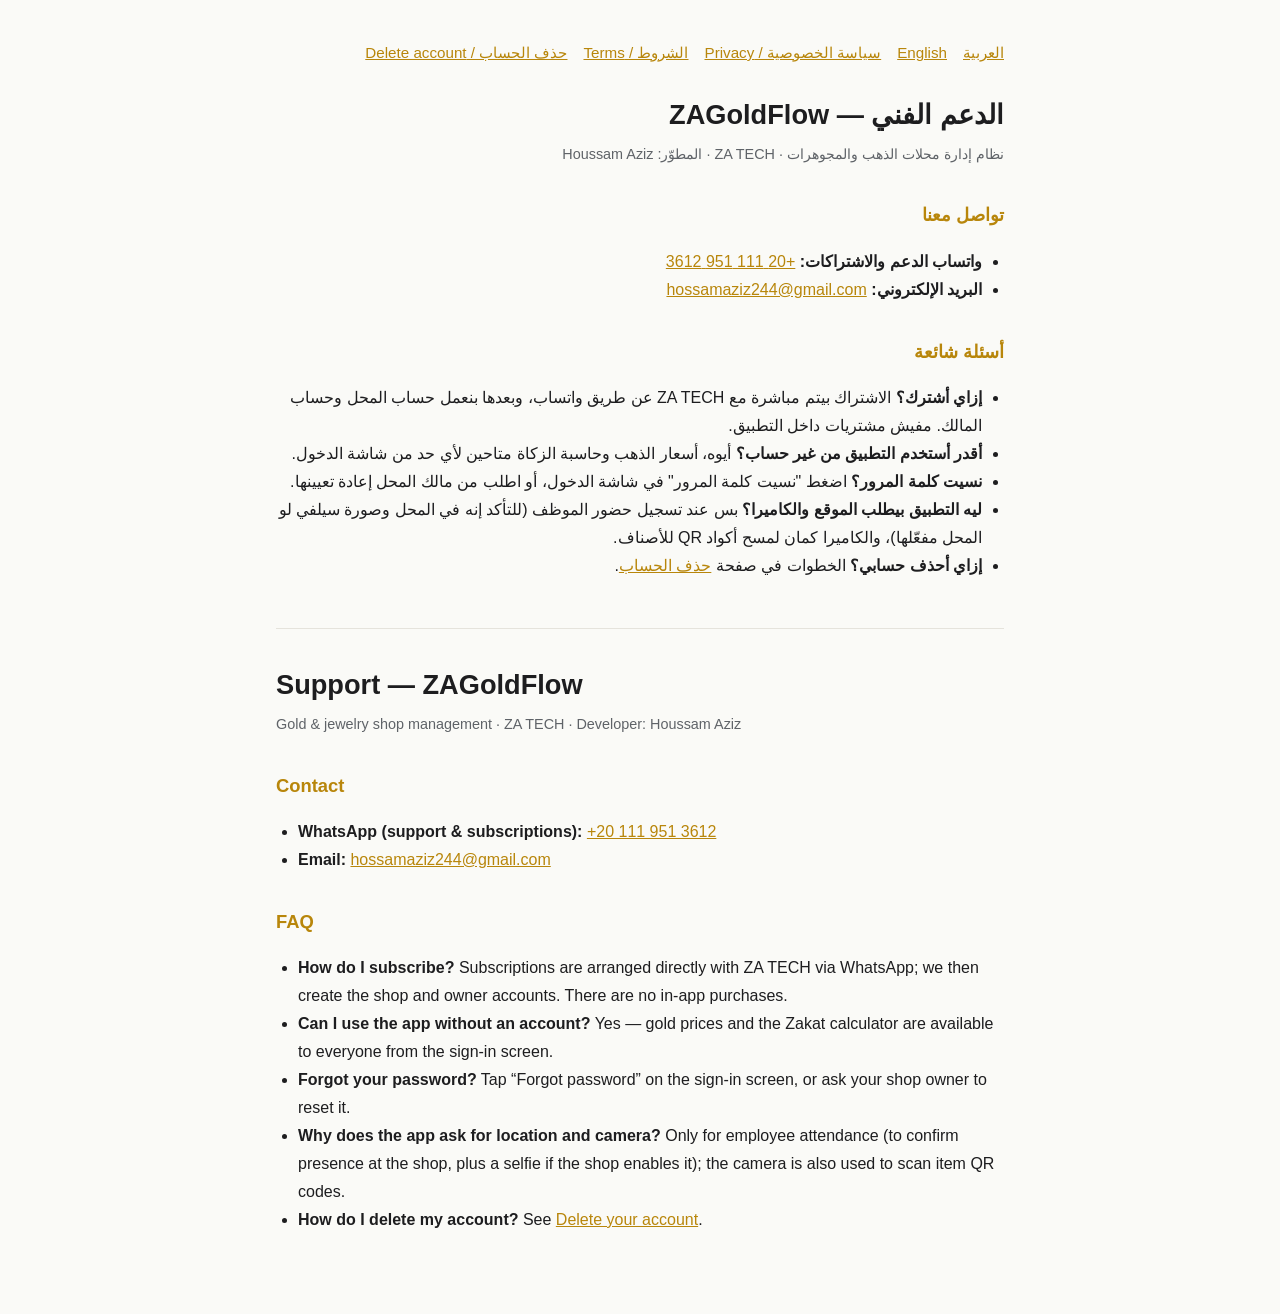
==== zagoldflow/index.html @ 40d9165e "ZAGoldFlow: support, terms and account-deletion pages; accurate privacy policy for Google Play revie" ====
<!doctype html><meta charset="utf-8"><title>ZAGoldFlow</title><meta http-equiv="refresh" content="0; url=support.html"><link rel="canonical" href="https://houssam3ziz.github.io/zagoldflow/support.html"><a href="support.html">ZAGoldFlow Support</a>
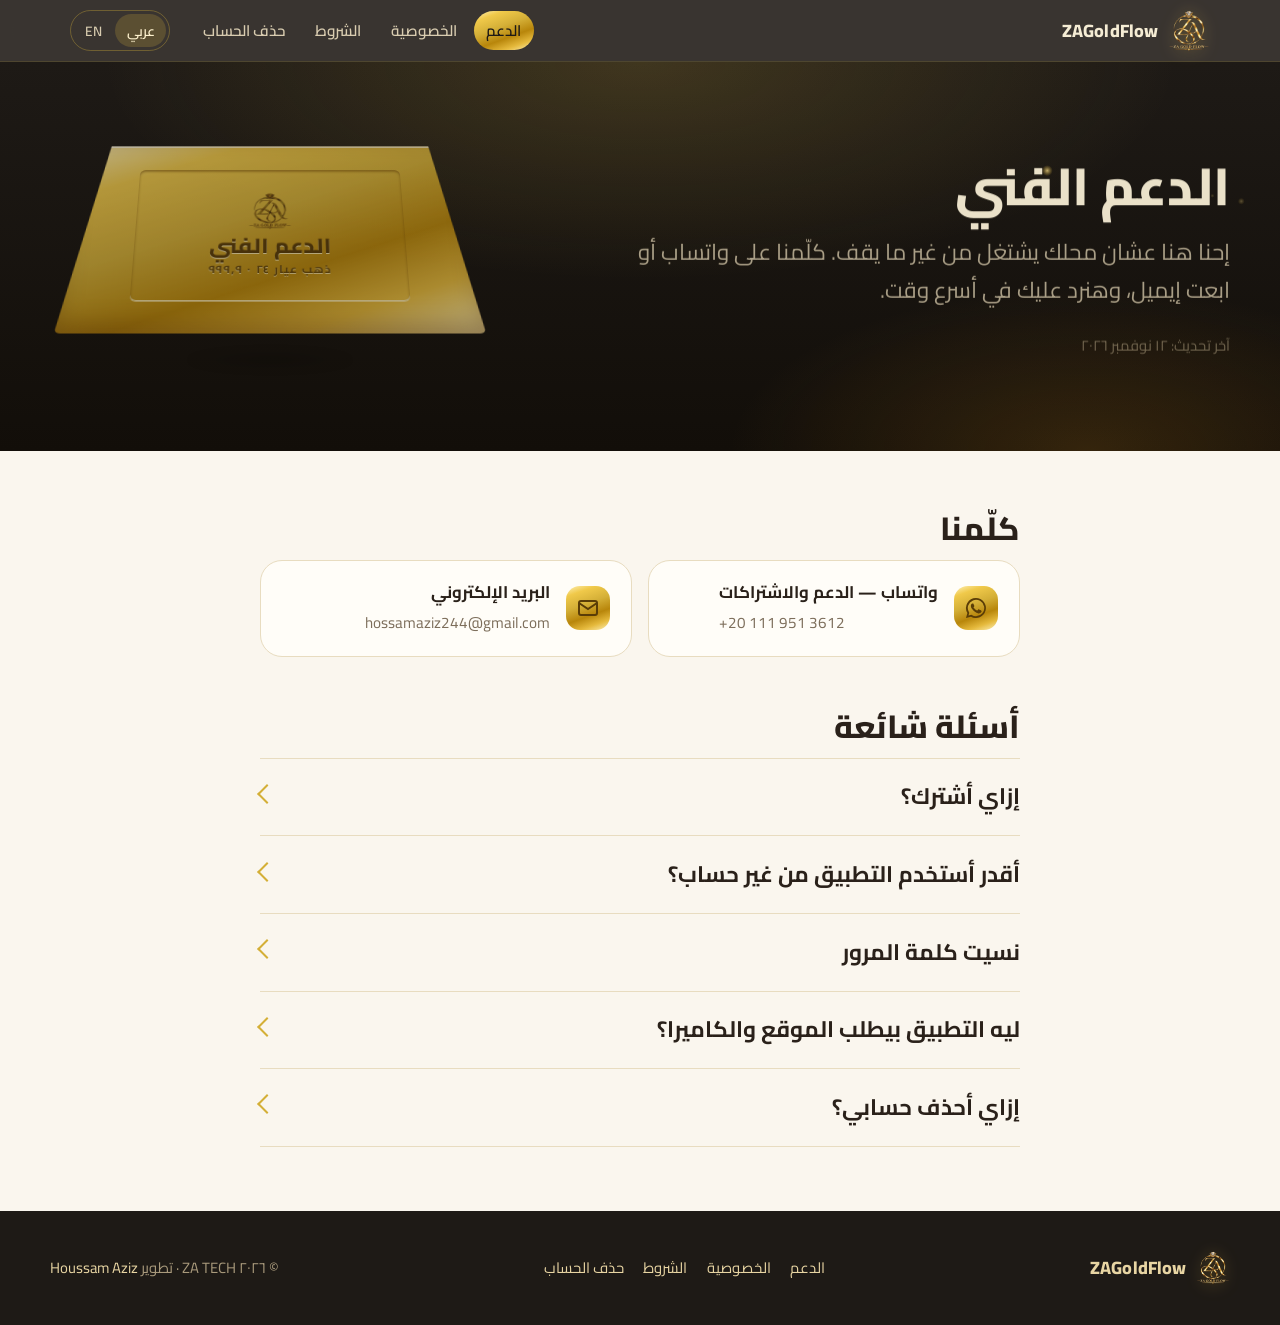
==== commit f80031ed: "ZAGoldFlow pages: branded redesign — logo, app gold palette, self-hosted Cairo, gold-bar hero motion" ====
--- a/zagoldflow/index.html
+++ b/zagoldflow/index.html
@@ -1 +1 @@
-<!doctype html><meta charset="utf-8"><title>ZAGoldFlow</title><meta http-equiv="refresh" content="0; url=support.html"><link rel="canonical" href="https://houssam3ziz.github.io/zagoldflow/support.html"><a href="support.html">ZAGoldFlow Support</a>
+<!doctype html><html lang="ar"><meta charset="utf-8"><title>ZAGoldFlow</title><meta http-equiv="refresh" content="0; url=support.html"><link rel="canonical" href="https://houssam3ziz.github.io/zagoldflow/support.html"><a href="support.html">ZAGoldFlow — الدعم</a></html>
